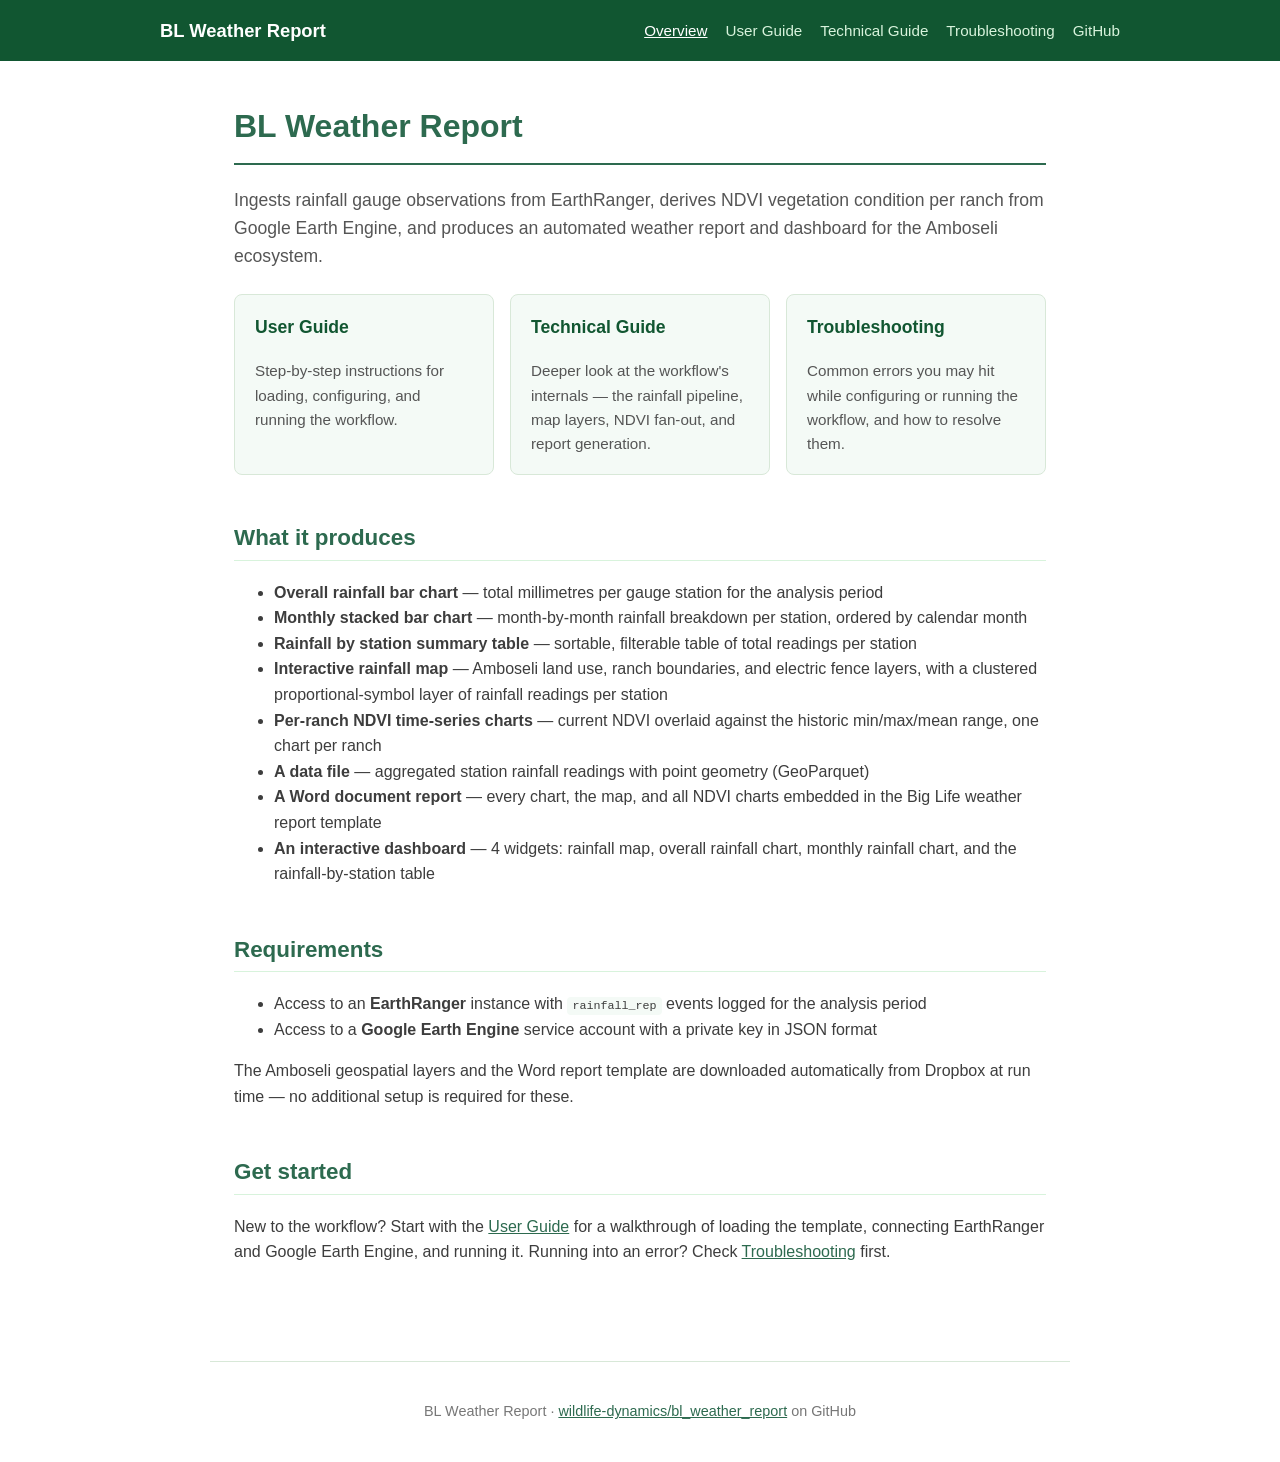
==== docs/index.html @ a538ebed "Migrate workflow to WT ,update readme and github pages" ====
<!DOCTYPE html>
<html lang="en">
<head>
  <meta charset="utf-8" />
  <meta name="viewport" content="width=device-width, initial-scale=1.0" />
  <title>BL Weather Report</title>
  <link rel="stylesheet" href="assets/style.css" />
</head>
<body>
  <header class="site-header">
    <div class="bar">
      <a class="brand" href="index.html">BL Weather Report</a>
      <nav>
        <a href="index.html" class="active">Overview</a>
        <a href="user-guide.html">User Guide</a>
        <a href="technical-guide.html">Technical Guide</a>
        <a href="troubleshooting.html">Troubleshooting</a>
        <a href="https://github.com/wildlife-dynamics/bl_weather_report">GitHub</a>
      </nav>
    </div>
  </header>

  <main>
    <h1>BL Weather Report</h1>
    <p class="lede">Ingests rainfall gauge observations from EarthRanger, derives NDVI vegetation condition per ranch from Google Earth Engine, and produces an automated weather report and dashboard for the Amboseli ecosystem.</p>

    <div class="card-grid">
      <a class="card" href="user-guide.html">
        <h3>User Guide</h3>
        <p>Step-by-step instructions for loading, configuring, and running the workflow.</p>
      </a>
      <a class="card" href="technical-guide.html">
        <h3>Technical Guide</h3>
        <p>Deeper look at the workflow's internals — the rainfall pipeline, map layers, NDVI fan-out, and report generation.</p>
      </a>
      <a class="card" href="troubleshooting.html">
        <h3>Troubleshooting</h3>
        <p>Common errors you may hit while configuring or running the workflow, and how to resolve them.</p>
      </a>
    </div>

    <h2>What it produces</h2>
    <ul>
      <li><strong>Overall rainfall bar chart</strong> &mdash; total millimetres per gauge station for the analysis period</li>
      <li><strong>Monthly stacked bar chart</strong> &mdash; month-by-month rainfall breakdown per station, ordered by calendar month</li>
      <li><strong>Rainfall by station summary table</strong> &mdash; sortable, filterable table of total readings per station</li>
      <li><strong>Interactive rainfall map</strong> &mdash; Amboseli land use, ranch boundaries, and electric fence layers, with a clustered proportional-symbol layer of rainfall readings per station</li>
      <li><strong>Per-ranch NDVI time-series charts</strong> &mdash; current NDVI overlaid against the historic min/max/mean range, one chart per ranch</li>
      <li><strong>A data file</strong> &mdash; aggregated station rainfall readings with point geometry (GeoParquet)</li>
      <li><strong>A Word document report</strong> &mdash; every chart, the map, and all NDVI charts embedded in the Big Life weather report template</li>
      <li><strong>An interactive dashboard</strong> &mdash; 4 widgets: rainfall map, overall rainfall chart, monthly rainfall chart, and the rainfall-by-station table</li>
    </ul>

    <h2>Requirements</h2>
    <ul>
      <li>Access to an <strong>EarthRanger</strong> instance with <code>rainfall_rep</code> events logged for the analysis period</li>
      <li>Access to a <strong>Google Earth Engine</strong> service account with a private key in JSON format</li>
    </ul>
    <p>The Amboseli geospatial layers and the Word report template are downloaded automatically from Dropbox at run time &mdash; no additional setup is required for these.</p>

    <h2>Get started</h2>
    <p>New to the workflow? Start with the <a href="user-guide.html">User Guide</a> for a walkthrough of loading the template, connecting EarthRanger and Google Earth Engine, and running it. Running into an error? Check <a href="troubleshooting.html">Troubleshooting</a> first.</p>
  </main>

  <footer class="site-footer">
    <p>BL Weather Report &middot; <a href="https://github.com/wildlife-dynamics/bl_weather_report">wildlife-dynamics/bl_weather_report</a> on GitHub</p>
  </footer>
</body>
</html>
---- docs/assets/style.css ----
:root {
  --green-dark: #115631;
  --green-mid: #2d6a4f;
  --green-light: #d8f3dc;
  --green-pale: #f4faf6;
  --amber: #e7a553;
  --slate: #3d3d3d;
  --grey-border: #d8e8d8;
}

* { box-sizing: border-box; }

body {
  font-family: -apple-system, BlinkMacSystemFont, "Segoe UI", sans-serif;
  color: var(--slate);
  line-height: 1.6;
  margin: 0;
  background: #fff;
}

.site-header {
  background: var(--green-dark);
  color: #fff;
  padding: 0 24px;
}

.site-header .bar {
  max-width: 960px;
  margin: 0 auto;
  display: flex;
  align-items: center;
  justify-content: space-between;
  flex-wrap: wrap;
  padding: 16px 0;
  gap: 12px;
}

.site-header .brand {
  font-weight: 700;
  font-size: 1.15em;
  color: #fff;
  text-decoration: none;
}

.site-header nav {
  display: flex;
  gap: 18px;
  flex-wrap: wrap;
}

.site-header nav a {
  color: var(--green-light);
  text-decoration: none;
  font-size: 0.95em;
}

.site-header nav a:hover,
.site-header nav a.active {
  color: #fff;
  text-decoration: underline;
}

main {
  max-width: 860px;
  margin: 0 auto;
  padding: 40px 24px 80px;
}

h1 {
  font-size: 2em;
  border-bottom: 2px solid var(--green-mid);
  padding-bottom: 10px;
  color: var(--green-mid);
  margin-top: 0;
}

h2 {
  font-size: 1.4em;
  color: var(--green-mid);
  margin-top: 2em;
  border-bottom: 1px solid var(--green-light);
  padding-bottom: 4px;
}

h3 {
  font-size: 1.1em;
  color: #40916c;
  margin-top: 1.5em;
}

p.lede {
  font-size: 1.1em;
  color: #555;
}

a { color: var(--green-mid); }

img {
  max-width: 100%;
  border: 1px solid var(--grey-border);
  border-radius: 6px;
  margin: 16px 0;
  box-shadow: 0 2px 8px rgba(0,0,0,0.1);
}

pre {
  background: #f4f4f4;
  padding: 12px 16px;
  border-radius: 6px;
  font-size: 0.9em;
  overflow-x: auto;
  border-left: 4px solid #52b788;
}

code {
  background: var(--green-pale);
  padding: 2px 5px;
  border-radius: 4px;
  font-size: 0.9em;
}

pre code { background: none; padding: 0; }

table {
  border-collapse: collapse;
  width: 100%;
  margin: 16px 0;
  font-size: 0.95em;
}

th, td {
  border: 1px solid var(--grey-border);
  padding: 8px 12px;
  text-align: left;
  vertical-align: top;
}

th {
  background: var(--green-pale);
  color: var(--green-dark);
}

hr {
  border: none;
  border-top: 1px solid var(--grey-border);
  margin: 2em 0;
}

.card-grid {
  display: grid;
  grid-template-columns: repeat(auto-fit, minmax(220px, 1fr));
  gap: 16px;
  margin: 24px 0;
}

.card {
  border: 1px solid var(--grey-border);
  border-radius: 8px;
  padding: 18px 20px;
  text-decoration: none;
  color: var(--slate);
  background: var(--green-pale);
  transition: box-shadow 0.15s ease, transform 0.15s ease;
}

.card:hover {
  box-shadow: 0 4px 14px rgba(17, 86, 49, 0.15);
  transform: translateY(-2px);
}

.card h3 {
  margin-top: 0;
  color: var(--green-dark);
}

.card p {
  margin-bottom: 0;
  color: #555;
  font-size: 0.95em;
}

.badge {
  display: inline-block;
  background: var(--amber);
  color: #3d2b00;
  font-size: 0.75em;
  font-weight: 600;
  padding: 2px 8px;
  border-radius: 10px;
  margin-left: 8px;
  vertical-align: middle;
}

.error-block {
  border-left: 4px solid var(--amber);
  background: #fdf6ec;
  border-radius: 6px;
  padding: 4px 18px;
  margin: 18px 0;
}

.error-block .symptom {
  font-weight: 600;
  color: var(--green-dark);
}

footer.site-footer {
  max-width: 860px;
  margin: 0 auto;
  padding: 24px;
  color: #777;
  font-size: 0.9em;
  border-top: 1px solid var(--grey-border);
  text-align: center;
}

footer.site-footer a { color: var(--green-mid); }
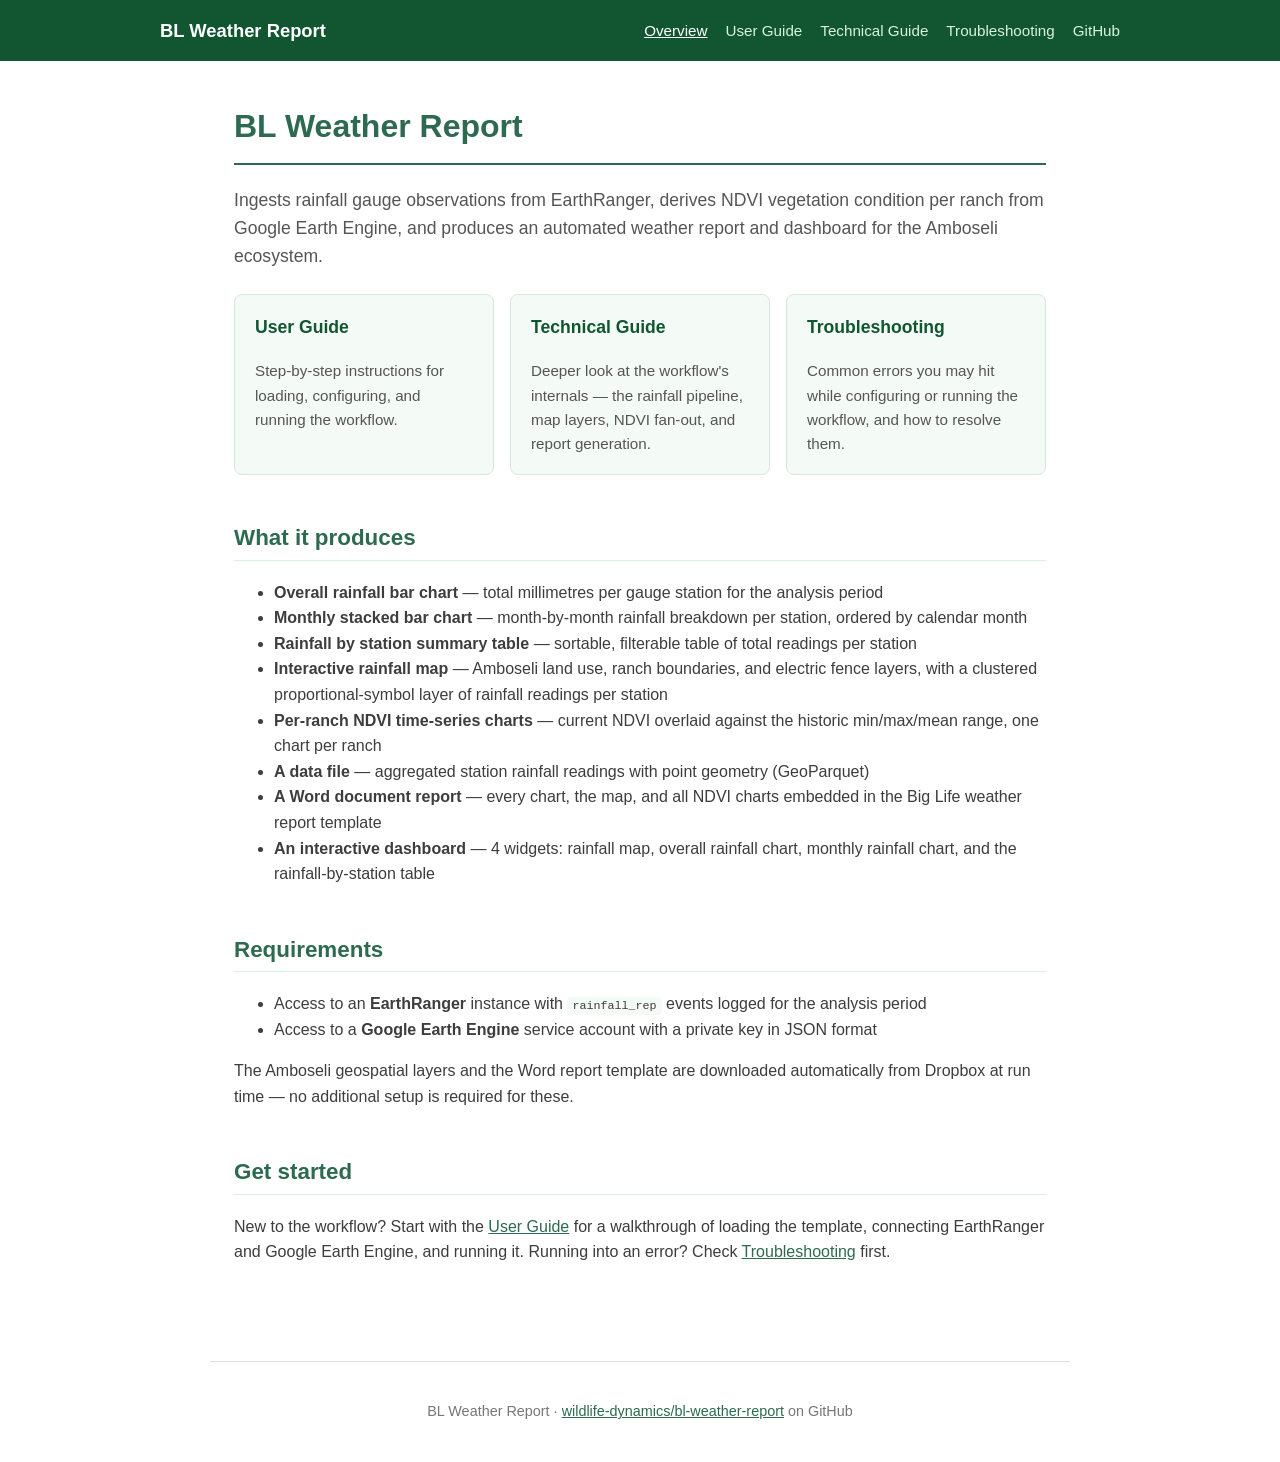
==== commit 6dc733ed: "Rename config form titles and update readme files" ====
--- a/docs/index.html
+++ b/docs/index.html
@@ -15,7 +15,7 @@
         <a href="user-guide.html">User Guide</a>
         <a href="technical-guide.html">Technical Guide</a>
         <a href="troubleshooting.html">Troubleshooting</a>
-        <a href="https://github.com/wildlife-dynamics/bl_weather_report">GitHub</a>
+        <a href="https://github.com/wildlife-dynamics/bl-weather-report">GitHub</a>
       </nav>
     </div>
   </header>
@@ -63,7 +63,7 @@
   </main>
 
   <footer class="site-footer">
-    <p>BL Weather Report &middot; <a href="https://github.com/wildlife-dynamics/bl_weather_report">wildlife-dynamics/bl_weather_report</a> on GitHub</p>
+    <p>BL Weather Report &middot; <a href="https://github.com/wildlife-dynamics/bl-weather-report">wildlife-dynamics/bl-weather-report</a> on GitHub</p>
   </footer>
 </body>
 </html>
